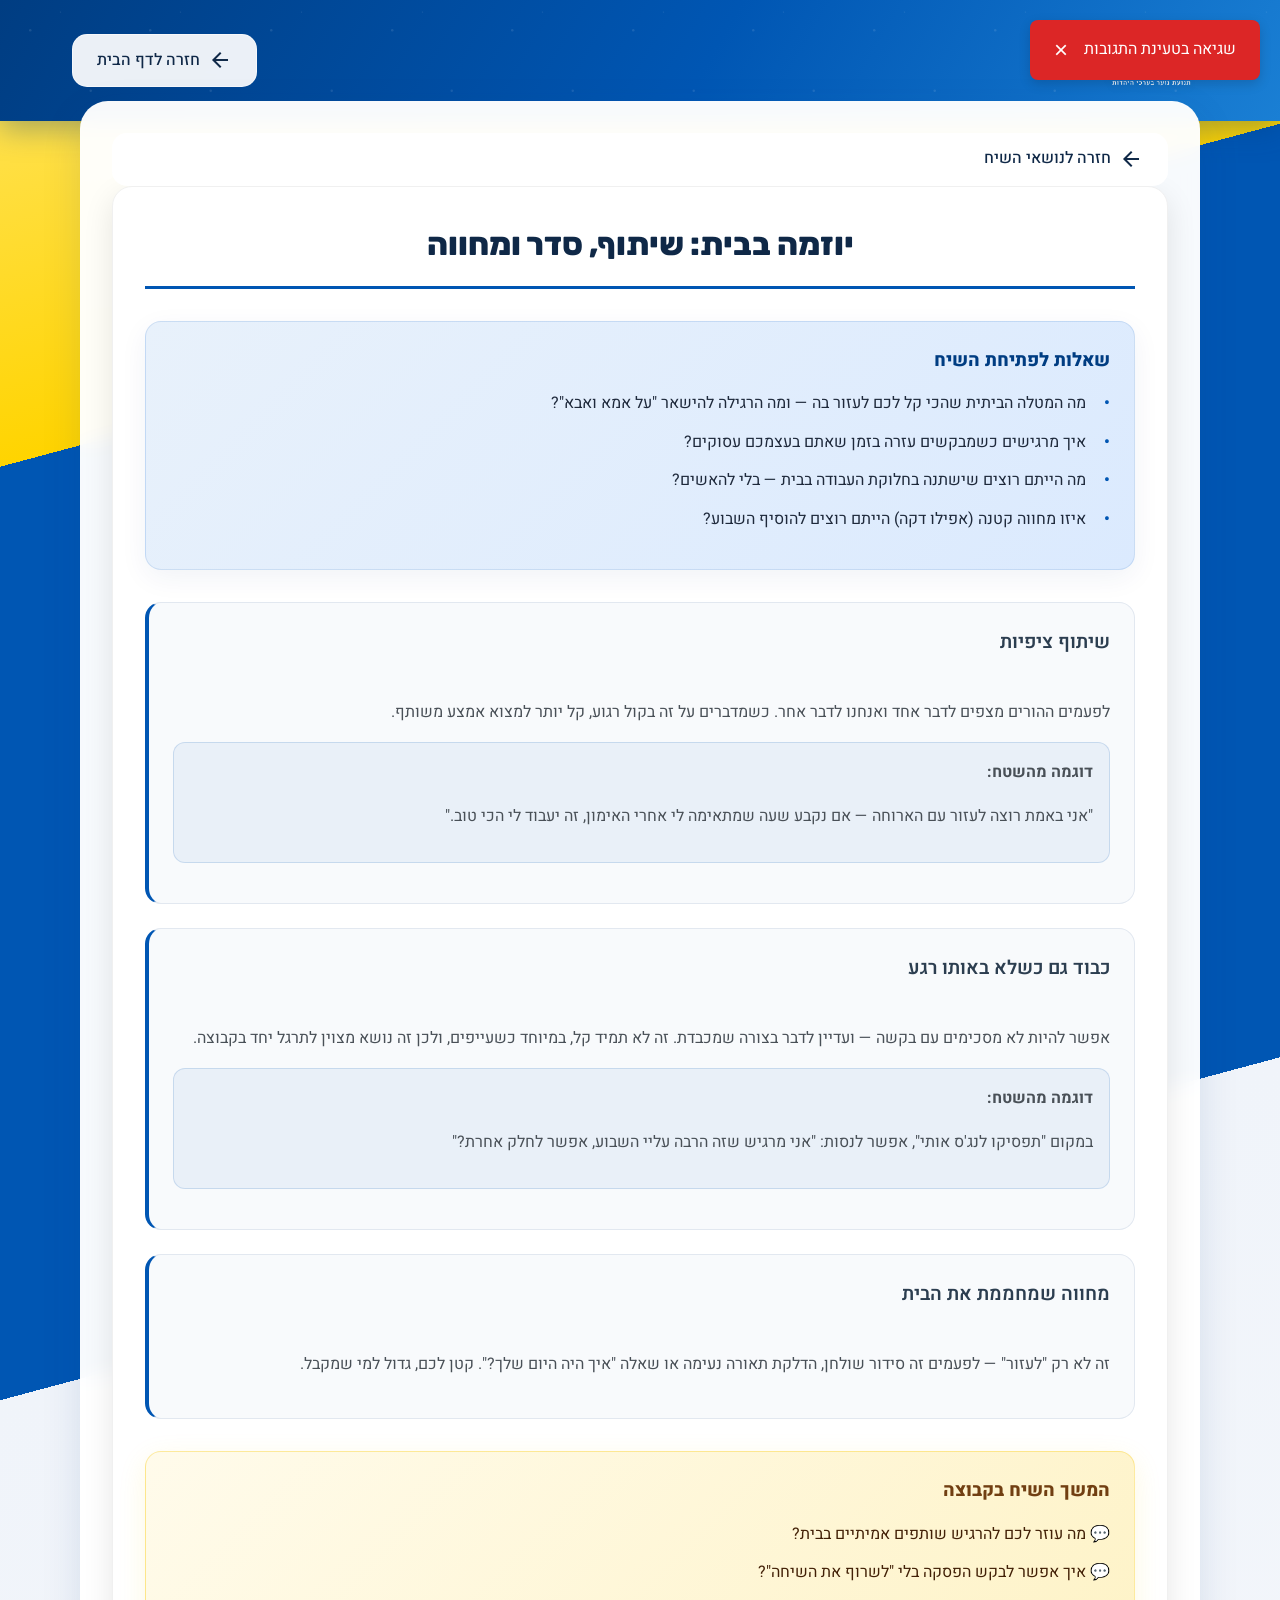
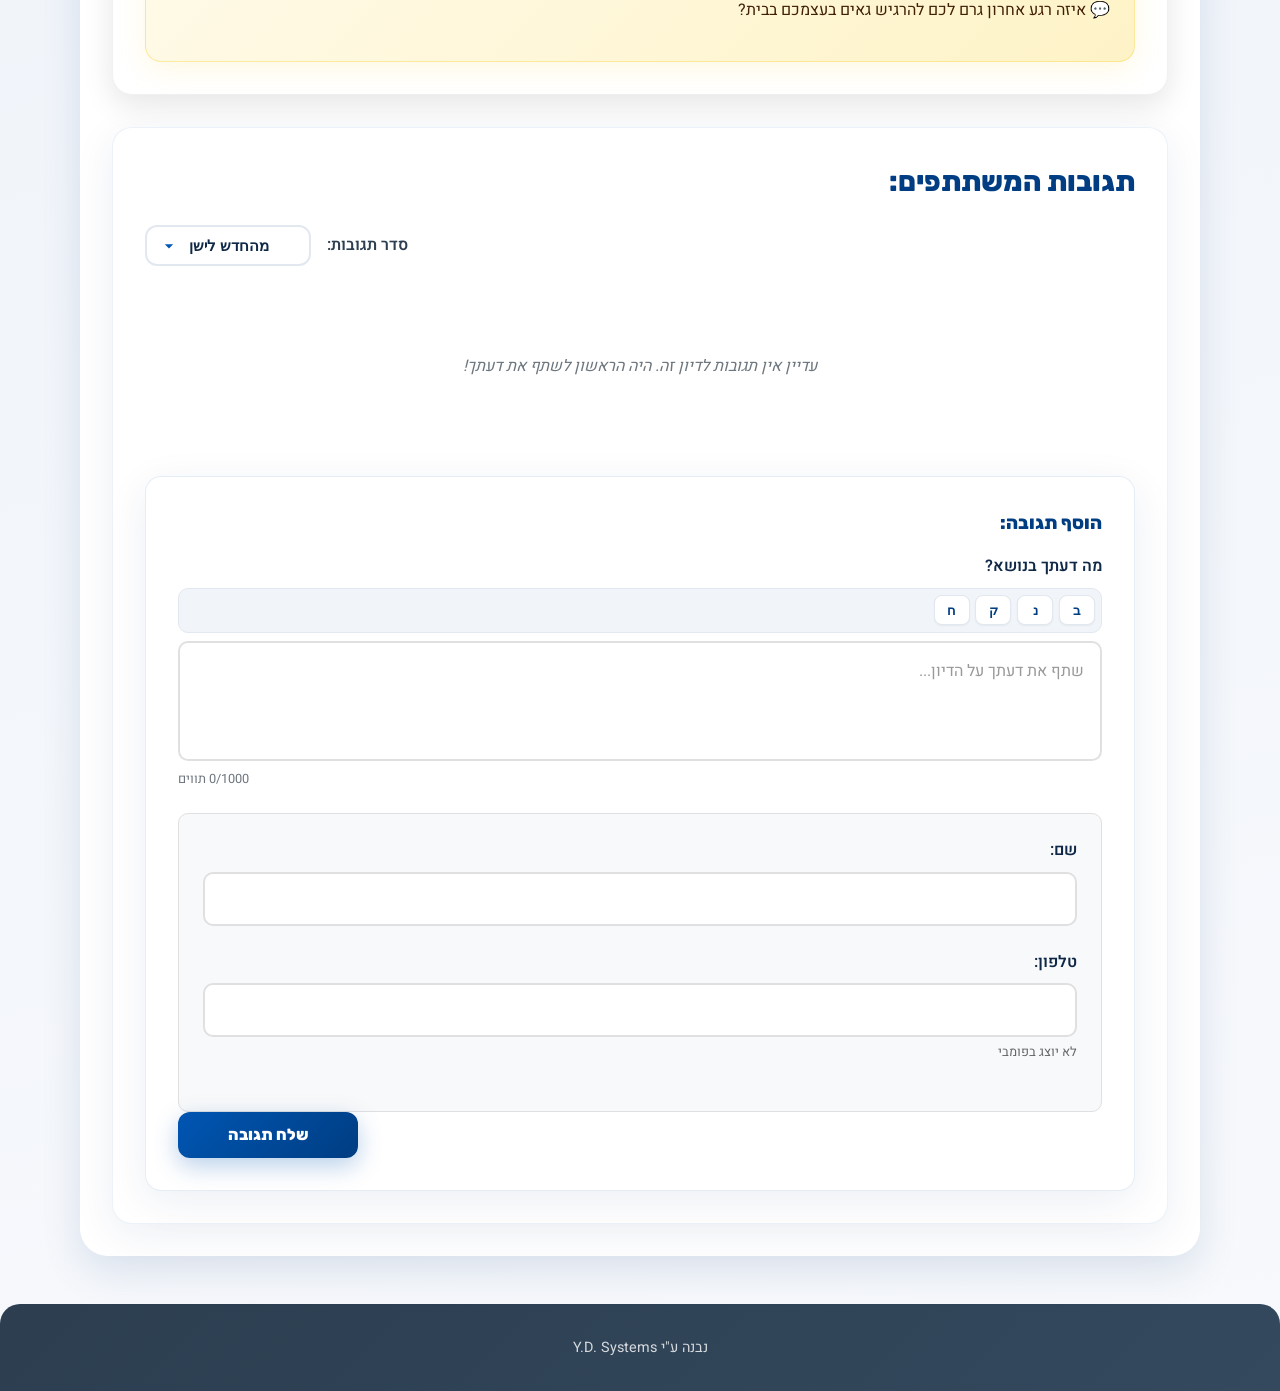
==== discussion-biush.html @ cf3668fc "first" ====
<!DOCTYPE html>
<html dir="rtl" lang="he">
<head>
    <meta charset="UTF-8">
    <meta name="viewport" content="width=device-width, initial-scale=1.0">
    <title>יוזמה בבית — אור ישראלי</title>
    <link href="https://fonts.googleapis.com/icon?family=Material+Icons" rel="stylesheet">
    <link rel="preconnect" href="https://fonts.googleapis.com">
    <link rel="preconnect" href="https://fonts.gstatic.com" crossorigin>
    <link href="https://fonts.googleapis.com/css2?family=Heebo:wght@300;400;500;600;700;800;900&family=Rubik:wght@500;600;700&display=swap" rel="stylesheet">
    <link rel="stylesheet" href="css/tokens.css">
    <link rel="stylesheet" href="css/discussion.css">
    <link rel="stylesheet" href="css/program-skin.css">
    <link rel="stylesheet" href="css/dark-mode.css">
    <script src="js/config.js"></script>
    <script src="js/site-config.js"></script>
    <script src="js/common.js"></script>
    <script src="js/discussion.js"></script>
    <script>
        window.DISCUSSION_ID = typeof SITE !== 'undefined' && SITE.discussions
            ? SITE.discussions.helpingHome
            : 'kibud-ozer-bayit';
    </script>
</head>
<body>
    <div id="loading" class="loading hidden">
        <div class="spinner"></div>
        <p>טוען...</p>
    </div>

    <header class="modern-header">
        <div class="header-content">
            <div class="logo-container">
                <div class="main-logo">
                    <img src="assets/logos/or-israeli-logo.png" alt="אור ישראלי">
                </div>
            </div>
            <a href="index.html" class="back-button">
                <span class="material-icons">arrow_back</span>
                חזרה לדף הבית
            </a>
        </div>
    </header>

    <main class="modern-main">
        <div class="back-button-container">
            <a href="discussion-topics.html" class="back-button">
                <span class="material-icons">arrow_back</span>
                חזרה לנושאי השיח
            </a>
        </div>

        <section class="discussion-area">
            <h2 class="discussion-title">יוזמה בבית: שיתוף, סדר ומחווה</h2>

            <div class="discussion-question">
                <h3>שאלות לפתיחת השיח</h3>
                <ul>
                    <li>מה המטלה הביתית שהכי קל לכם לעזור בה — ומה הרגילה להישאר "על אמא ואבא"?</li>
                    <li>איך מרגישים כשמבקשים עזרה בזמן שאתם בעצמכם עסוקים?</li>
                    <li>מה הייתם רוצים שישתנה בחלוקת העבודה בבית — בלי להאשים?</li>
                    <li>איזו מחווה קטנה (אפילו דקה) הייתם רוצים להוסיף השבוע?</li>
                </ul>
            </div>

            <div class="source-block">
                <strong>שיתוף ציפיות</strong><br>
                <span>לפעמים ההורים מצפים לדבר אחד ואנחנו לדבר אחר. כשמדברים על זה בקול רגוע, קל יותר למצוא אמצע משותף.</span>
                <div class="example-block">
                    <span class="example-label">דוגמה מהשטח:</span>
                    <span>"אני באמת רוצה לעזור עם הארוחה — אם נקבע שעה שמתאימה לי אחרי האימון, זה יעבוד לי הכי טוב."</span>
                </div>
            </div>

            <div class="source-block">
                <strong>כבוד גם כשלא באותו רגע</strong><br>
                <span>אפשר להיות לא מסכימים עם בקשה — ועדיין לדבר בצורה שמכבדת. זה לא תמיד קל, במיוחד כשעייפים, ולכן זה נושא מצוין לתרגל יחד בקבוצה.</span>
                <div class="example-block">
                    <span class="example-label">דוגמה מהשטח:</span>
                    <span>במקום "תפסיקו לנג'ס אותי", אפשר לנסות: "אני מרגיש שזה הרבה עליי השבוע, אפשר לחלק אחרת?"</span>
                </div>
            </div>

            <div class="source-block">
                <strong>מחווה שמחממת את הבית</strong><br>
                <span>זה לא רק "לעזור" — לפעמים זה סידור שולחן, הדלקת תאורה נעימה או שאלה "איך היה היום שלך?". קטן לכם, גדול למי שמקבל.</span>
            </div>

            <div class="discussion-intro">
                <h3>המשך השיח בקבוצה</h3>
                <ul>
                    <li>מה עוזר לכם להרגיש שותפים אמיתיים בבית?</li>
                    <li>איך אפשר לבקש הפסקה בלי "לשרוף את השיחה"?</li>
                    <li>איזה רגע אחרון גרם לכם להרגיש גאים בעצמכם בבית?</li>
                </ul>
            </div>
        </section>

        <div class="comments-section">
            <h4 class="comments-title">תגובות המשתתפים:</h4>
            <div class="comments-sort-bar" id="commentsSortBar">
                <label for="sortCommentsSelect" class="sort-label">סדר תגובות:</label>
                <select id="sortCommentsSelect" class="sort-select">
                    <option value="newest" selected>מהחדש לישן</option>
                    <option value="oldest">מהישן לחדש</option>
                    <option value="mostLiked">הכי הרבה לייקים</option>
                </select>
            </div>
            <div class="comments-container" id="commentsContainer">
            </div>

            <div class="reply-form hidden" id="replyForm">
                <h4 class="reply-title">השבת על תגובה:</h4>
                <form id="replyCommentForm">
                    <div class="form-group">
                        <label for="replyName">שם:</label>
                        <input type="text" id="replyName" name="replyName" required>
                    </div>
                    <div class="form-group">
                        <label for="replyPhone">טלפון:</label>
                        <input type="tel" id="replyPhone" name="replyPhone" required>
                        <small class="form-hint">לא יוצג בפומבי</small>
                    </div>
                    <div class="form-group">
                        <label for="replyText">תגובה:</label>
                        <div class="text-editor-container">
                            <div class="formatting-toolbar">
                                <button type="button" onclick="formatReplyText('bold')" title="מודגש">ב</button>
                                <button type="button" onclick="formatReplyText('italic')" title="נטוי">נ</button>
                                <button type="button" onclick="formatReplyText('underline')" title="קו תחתון">ק</button>
                                <button type="button" onclick="formatReplyText('strikethrough')" title="קו חוצה">ח</button>
                            </div>
                            <div id="replyText" class="text-editor" contenteditable="true" data-placeholder="כתוב את תגובתך..."></div>
                        </div>
                    </div>
                    <div class="reply-actions">
                        <button type="button" class="cancel-btn" onclick="cancelReply()">ביטול</button>
                        <button type="submit" class="reply-btn" id="submitReplyBtn">
                            שלח תגובה
                            <span class="loading-spinner hidden"></span>
                        </button>
                    </div>
                </form>
            </div>

            <div class="comment-form">
                <h4>הוסף תגובה:</h4>
                <form id="commentForm">
                    <div class="form-group">
                        <label for="commentText">מה דעתך בנושא?</label>
                        <div class="text-editor-container">
                            <div class="formatting-toolbar">
                                <button type="button" onclick="formatNewText('bold')" title="מודגש">ב</button>
                                <button type="button" onclick="formatNewText('italic')" title="נטוי">נ</button>
                                <button type="button" onclick="formatNewText('underline')" title="קו תחתון">ק</button>
                                <button type="button" onclick="formatNewText('strikethrough')" title="קו חוצה">ח</button>
                            </div>
                            <div id="commentText" class="text-editor" contenteditable="true" data-placeholder="שתף את דעתך על הדיון..."></div>
                        </div>
                    </div>

                    <div class="user-details-fields" id="userDetailsFields">
                        <div class="form-group">
                            <label for="commenterName">שם:</label>
                            <input type="text" id="commenterName" name="commenterName" required>
                        </div>
                        <div class="form-group">
                            <label for="commenterPhone">טלפון:</label>
                            <input type="tel" id="commenterPhone" name="commenterPhone" required>
                            <small class="form-hint">לא יוצג בפומבי</small>
                        </div>
                    </div>

                    <button type="submit" class="submit-btn" id="submitCommentBtn">
                        שלח תגובה
                        <span class="loading-spinner hidden"></span>
                    </button>
                </form>
            </div>
        </div>
    </main>

    <footer class="modern-footer">
        <p class="footer-credit" onclick="showContactInfo()">נבנה ע"י Y.D. Systems</p>
    </footer>
</body>
</html>
---- css/tokens.css ----
/**
 * משתני עיצוב גלובליים — מחזור חדש מחליף ערכים כאן (או קובץ ערכת צבע נפרד).
 */
:root {
    --site-blue: #0056b3;
    --site-blue-dark: #003d82;
    --site-blue-soft: #e8f1fb;
    --site-yellow: #ffe566;
    --site-yellow-strong: #ffd400;
    --site-red: #e32222;
    --site-white: #ffffff;
    --site-ink: #0f2847;
    --site-muted: #5a6f85;
    --site-card: #ffffff;
    --site-radius-lg: 1.25rem;
    --site-radius-xl: 1.75rem;
    --site-shadow: 0 14px 40px rgba(0, 56, 120, 0.12);
    --site-shadow-hover: 0 20px 48px rgba(0, 56, 120, 0.18);
    --site-font-display: 'Rubik', 'Heebo', system-ui, sans-serif;
    --site-font-body: 'Heebo', system-ui, sans-serif;
    --site-max: 1120px;
}
---- css/discussion.css ----
/* Modern Discussion Page Design */

/* Reset and Base Styles */
* {
    margin: 0;
    padding: 0;
    box-sizing: border-box;
}

body {
    font-family: 'Heebo', -apple-system, BlinkMacSystemFont, 'Segoe UI', Roboto, sans-serif;
    line-height: 1.6;
    color: #2c3e50;
    background: linear-gradient(135deg, #667eea 0%, #764ba2 100%);
    min-height: 100vh;
    direction: rtl;
}

/* Modern Header */
.modern-header {
    background: linear-gradient(135deg, #4A90E2 0%, #357ABD 100%);
    color: white;
    padding: 1.5rem 0;
    box-shadow: 0 4px 20px rgba(74, 144, 226, 0.3);
    position: relative;
    overflow: hidden;
}

.modern-header::before {
    content: '';
    position: absolute;
    top: 0;
    left: 0;
    right: 0;
    bottom: 0;
    background: url('data:image/svg+xml,<svg xmlns="http://www.w3.org/2000/svg" viewBox="0 0 100 100"><defs><pattern id="grain" width="100" height="100" patternUnits="userSpaceOnUse"><circle cx="25" cy="25" r="1" fill="white" opacity="0.1"/><circle cx="75" cy="75" r="1" fill="white" opacity="0.1"/><circle cx="50" cy="10" r="0.5" fill="white" opacity="0.1"/></pattern></defs><rect width="100" height="100" fill="url(%23grain)"/></svg>');
    pointer-events: none;
}

.header-content {
    max-width: 1200px;
    margin: 0 auto;
    padding: 0 2rem;
    position: relative;
    z-index: 1;
    display: flex;
    justify-content: space-between;
    align-items: center;
    flex-wrap: wrap;
    gap: 1rem;
}

.logo-container {
    display: flex;
    flex-wrap: nowrap;
    align-items: center;
    gap: 1.5rem;
    /* flex-wrap: wrap; */
}

.main-logo img {
    height: 60px;
    width: auto;
    filter: drop-shadow(0 2px 4px rgba(0,0,0,0.1));
}

.logo-text h2 {
    font-size: 1.8rem;
    font-weight: 700;
    margin-bottom: 0.25rem;
    text-shadow: 0 2px 4px rgba(0,0,0,0.1);
}

.logo-text p {
    font-size: 0.9rem;
    opacity: 0.9;
    margin: 0.1rem 0;
}

.back-button {
    background: rgba(255,255,255,0.2);
    color: rgb(0, 0, 0);
    text-decoration: none;
    padding: 0.8rem 1.5rem;
    border-radius: 15px;
    display: flex;
    align-items: center;
    gap: 0.5rem;
    backdrop-filter: blur(10px);
    border: 1px solid rgba(255,255,255,0.3);
    transition: all 0.3s ease;
    font-weight: 500;
}

.back-button:hover {
    background: rgba(255,255,255,0.3);
    transform: translateY(-2px);
}

/* Modern Main */
.modern-main {
    max-width: 1200px;
    margin: 0 auto;
    padding: 2rem;
    background: rgba(255, 255, 255, 0.95);
    backdrop-filter: blur(10px);
    border-radius: 20px;
    margin-top: -20px;
    position: relative;
    z-index: 2;
    box-shadow: 0 20px 40px rgba(0,0,0,0.1);
}

/* Discussion Area Styles */
.discussion-area {
    background: white;
    border-radius: 20px;
    padding: 2rem;
    margin-bottom: 2rem;
    box-shadow: 0 10px 30px rgba(0,0,0,0.1);
    border: 1px solid #f0f0f0;
}

.discussion-title {
    font-size: clamp(1.45rem, 4vw, 2rem);
    font-weight: 800;
    font-family: var(--site-font-display, 'Rubik', 'Heebo', sans-serif);
    color: #0f2847;
    margin-bottom: 2rem;
    text-align: center;
    border-bottom: 3px solid var(--site-blue, #0056b3);
    padding-bottom: 1rem;
}

.discussion-question {
    background: linear-gradient(135deg, #e8f1fb 0%, #dbeafe 100%);
    color: #0f2847;
    padding: 1.5rem;
    border-radius: 16px;
    margin-bottom: 2rem;
    border: 1px solid rgba(0, 86, 179, 0.12);
    box-shadow: 0 8px 28px rgba(0, 56, 120, 0.06);
}

.discussion-question h3 {
    font-size: 1.15rem;
    font-weight: 800;
    margin-bottom: 1rem;
    color: var(--site-blue-dark, #003d82);
}

.discussion-question ul {
    list-style: none;
    padding: 0;
    margin: 0;
}

.discussion-question li {
    margin-bottom: 0.8rem;
    padding-right: 1.5rem;
    position: relative;
    line-height: 1.6;
    color: #1e293b;
}

.discussion-question li:before {
    content: "•";
    color: var(--site-blue, #0056b3);
    font-weight: bold;
    position: absolute;
    right: 0;
    top: 0;
}

.example {
    background: rgba(255,255,255,0.2);
    padding: 0.2rem 0.5rem;
    border-radius: 8px;
    font-weight: 600;
}

/* Source Blocks */
.source-block {
    background: #f8fafc;
    border: 1px solid #e2e8f0;
    border-radius: 16px;
    padding: 1.5rem;
    margin-bottom: 1.5rem;
    border-inline-end: 4px solid var(--site-blue, #0056b3);
}

.source-block strong {
    color: #2c3e50;
    font-size: 1.2rem;
    font-weight: 600;
    display: block;
    margin-bottom: 1rem;
}

.source-block span {
    color: #495057;
    line-height: 1.7;
    display: block;
    margin-bottom: 1rem;
}

.example-block {
    background: rgba(0, 86, 179, 0.06);
    border: 1px solid rgba(0, 86, 179, 0.15);
    border-radius: 12px;
    padding: 1rem;
    margin: 1rem 0;
}

.example-label {
    color: var(--site-blue-dark, #003d82);
    font-weight: 700;
    display: block;
    margin-bottom: 0.5rem;
}

.source-ref {
    background: #e9ecef;
    border-radius: 8px;
    padding: 0.8rem;
    margin-top: 1rem;
    font-size: 0.9rem;
    color: #495057;
}

.source-ref b {
    color: #2c3e50;
}

/* Discussion Intro */
.discussion-intro {
    background: linear-gradient(135deg, #fffbeb 0%, #fef3c7 100%);
    color: #422006;
    padding: 1.5rem;
    border-radius: 16px;
    margin-top: 2rem;
    border: 1px solid rgba(250, 204, 21, 0.35);
    box-shadow: 0 8px 28px rgba(250, 204, 21, 0.12);
}

.discussion-intro h3 {
    font-size: 1.15rem;
    font-weight: 800;
    margin-bottom: 1rem;
    color: #713f12;
}

.discussion-intro ul {
    list-style: none;
    padding: 0;
    margin: 0;
}

.discussion-intro li {
    margin-bottom: 0.8rem;
    padding-right: 1.5rem;
    position: relative;
    line-height: 1.6;
    color: #422006;
}

.discussion-intro li:before {
    content: "💬";
    position: absolute;
    right: 0;
    top: 0;
}

/* Comments Section */
.comments-section {
    background: #fff;
    border-radius: 20px;
    padding: clamp(1.25rem, 3vw, 2rem);
    box-shadow: 0 10px 40px rgba(0, 56, 120, 0.08);
    border: 1px solid rgba(0, 86, 179, 0.08);
}

.comments-title {
    font-size: clamp(1.35rem, 3.5vw, 1.75rem);
    font-weight: 800;
    font-family: var(--site-font-display, 'Rubik', 'Heebo', sans-serif);
    color: var(--site-blue-dark, #003d82);
    margin-bottom: 1.25rem;
    text-align: right;
}

.comments-sort-bar {
    display: flex;
    align-items: center;
    gap: 1rem;
    margin-bottom: 1.5rem;
    justify-content: flex-end;
    flex-wrap: wrap;
}

.comments-container {
    display: flex;
    flex-direction: column;
    gap: 0.15rem;
}

.sort-label {
    font-weight: 600;
    color: #2c3e50;
}

.sort-select {
    background: #fff;
    color: var(--site-ink, #0f2847);
    border: 2px solid #e2e8f0;
    padding: 0.65rem 2.5rem 0.65rem 1rem;
    border-radius: 12px;
    font-size: 0.95rem;
    font-weight: 600;
    cursor: pointer;
    transition: border-color 0.2s ease, box-shadow 0.2s ease;
    position: relative;
    z-index: 10;
    -webkit-appearance: none;
    -moz-appearance: none;
    appearance: none;
    background-image: url("data:image/svg+xml;charset=UTF-8,%3csvg xmlns='http://www.w3.org/2000/svg' viewBox='0 0 24 24' fill='%230056b3'%3e%3cpath d='M7 10l5 5 5-5z'/%3e%3c/svg%3e");
    background-repeat: no-repeat;
    background-position: left 0.75rem center;
    background-size: 1.25rem;
}

.sort-select:hover {
    border-color: var(--site-blue, #0056b3);
    box-shadow: 0 4px 14px rgba(0, 56, 120, 0.1);
}

.sort-select option {
    background: white;
    color: #2c3e50;
    padding: 0.5rem;
    font-size: 1rem;
}

.sort-select:focus {
    outline: none;
    border-color: var(--site-blue, #0056b3);
    box-shadow: 0 0 0 3px rgba(0, 86, 179, 0.15);
}

.reply-indicator {
    font-size: 0.88rem;
    font-weight: 600;
    color: var(--site-blue, #0056b3);
    margin-bottom: 0.5rem;
}

/* Comment Items */
.comment-item {
    background: #fff;
    color: var(--site-ink, #0f2847);
    padding: 1.15rem 1.25rem;
    border-radius: 14px;
    margin-bottom: 0.85rem;
    border: 1px solid #e2e8f0;
    box-shadow: 0 4px 18px rgba(15, 40, 71, 0.04);
    transition: box-shadow 0.2s ease, border-color 0.2s ease;
}

.comment-item:hover {
    border-color: rgba(0, 86, 179, 0.2);
    box-shadow: 0 8px 28px rgba(0, 56, 120, 0.08);
}

.comment-item--nested,
.reply-item.comment-item--nested {
    margin-inline-start: 0.5rem;
    border-inline-start: 3px solid var(--site-blue, #0056b3);
    background: linear-gradient(180deg, #f8fafc 0%, #fff 100%);
}

.comment-header {
    display: flex;
    justify-content: space-between;
    align-items: flex-start;
    margin-bottom: 0.65rem;
    flex-wrap: wrap;
    gap: 0.35rem;
}

.commenter-name {
    font-weight: 800;
    font-family: var(--site-font-display, 'Rubik', 'Heebo', sans-serif);
    font-size: 1.05rem;
    color: var(--site-blue-dark, #003d82);
}

.comment-date {
    font-size: 0.82rem;
    color: #64748b;
    font-variant-numeric: tabular-nums;
}

.comment-text {
    line-height: 1.65;
    margin-bottom: 0.75rem;
    color: #334155;
    font-size: 0.98rem;
}

.comment-actions {
    display: flex;
    gap: 0.5rem;
    margin-top: 0.75rem;
    flex-wrap: wrap;
    align-items: center;
}

.comment-actions .action-btn {
    background: #f1f5f9;
    border: 1px solid #e2e8f0;
    color: #475569;
    cursor: pointer;
    padding: 0.45rem 0.85rem;
    border-radius: 999px;
    display: inline-flex;
    align-items: center;
    gap: 0.35rem;
    font-size: 0.88rem;
    font-weight: 600;
    transition: background 0.2s ease, color 0.2s ease, border-color 0.2s ease;
}

.comment-actions .action-btn .material-icons {
    font-size: 1.05rem;
}

.comment-actions .action-btn:hover {
    background: #e2e8f0;
    color: var(--site-blue-dark, #003d82);
    border-color: #cbd5e1;
}

.comment-actions .action-btn.liked {
    color: #15803d;
    background: #ecfdf5;
    border-color: #bbf7d0;
}

.comment-actions .thread-reply-btn {
    background: linear-gradient(135deg, var(--site-blue, #0056b3) 0%, var(--site-blue-dark, #003d82) 100%);
    color: #fff !important;
    border: none;
    box-shadow: 0 4px 14px rgba(0, 86, 179, 0.25);
}

.comment-actions .thread-reply-btn:hover {
    filter: brightness(1.05);
    color: #fff !important;
}

/* Reply Form */
.reply-form {
    background: #fff;
    color: #0f2847;
    padding: clamp(1.25rem, 3vw, 2rem);
    border-radius: 16px;
    margin: 2rem 0;
    box-shadow: 0 10px 40px rgba(0, 56, 120, 0.08);
    border: 1px solid rgba(0, 86, 179, 0.1);
}

.reply-title {
    font-size: 1.3rem;
    font-weight: 600;
    margin-bottom: 1.5rem;
    color: #2c3e50;
}

.reply-actions {
    display: flex;
    gap: 1rem;
    margin-top: 1.5rem;
    justify-content: flex-end;
}

.cancel-btn {
    background: #f8f9fa;
    color: #6c757d;
    border: 2px solid #e0e0e0;
    padding: 0.8rem 1.5rem;
    border-radius: 10px;
    cursor: pointer;
    transition: all 0.3s ease;
    font-weight: 500;
}

.cancel-btn:hover {
    background: #e9ecef;
    border-color: #adb5bd;
}

#replyForm .reply-btn {
    background: linear-gradient(135deg, var(--site-blue, #0056b3) 0%, var(--site-blue-dark, #003d82) 100%);
    color: white;
    border: none;
    padding: 0.75rem 1.35rem;
    border-radius: 12px;
    cursor: pointer;
    transition: transform 0.2s ease, box-shadow 0.2s ease;
    position: relative;
    font-weight: 700;
    box-shadow: 0 6px 20px rgba(0, 86, 179, 0.3);
}

#replyForm .reply-btn:hover {
    transform: translateY(-1px);
    box-shadow: 0 10px 28px rgba(0, 86, 179, 0.35);
}

/* Comment Form */
.comment-form {
    background: #fff;
    color: #0f2847;
    padding: clamp(1.25rem, 3vw, 2rem);
    border-radius: 16px;
    margin-top: 2rem;
    box-shadow: 0 10px 40px rgba(0, 56, 120, 0.08);
    border: 1px solid rgba(0, 86, 179, 0.1);
}

.comment-form h4 {
    font-size: 1.15rem;
    font-weight: 800;
    font-family: var(--site-font-display, 'Rubik', 'Heebo', sans-serif);
    margin-bottom: 1rem;
    color: var(--site-blue-dark, #003d82);
}

/* Form Groups */
.form-group {
    margin-bottom: 1.5rem;
}

.form-group label {
    display: block;
    margin-bottom: 0.5rem;
    font-weight: 600;
    color: inherit;
}

.form-group input {
    width: 100%;
    padding: 1rem;
    border: 2px solid #e0e0e0;
    border-radius: 10px;
    font-size: 1rem;
    background: white;
    color: #2c3e50;
    transition: all 0.3s ease;
}

.form-group input:focus {
    outline: none;
    border-color: var(--site-blue, #0056b3);
    box-shadow: 0 0 0 3px rgba(0, 86, 179, 0.1);
}

.form-group input::placeholder {
    color: #999;
}

.form-hint {
    font-size: 0.8rem;
    color: #666;
    margin-top: 0.3rem;
    display: block;
}

/* Text Editor */
.text-editor-container {
    position: relative;
}

.formatting-toolbar {
    display: flex;
    gap: 0.35rem;
    margin-bottom: 0.5rem;
    flex-wrap: wrap;
    padding: 0.4rem;
    background: #f1f5f9;
    border-radius: 10px;
    border: 1px solid #e2e8f0;
}

.formatting-toolbar button {
    background: #fff;
    color: var(--site-blue-dark, #003d82);
    border: 1px solid #e2e8f0;
    padding: 0.4rem 0.65rem;
    border-radius: 8px;
    cursor: pointer;
    font-weight: 700;
    transition: background 0.2s ease, border-color 0.2s ease;
    min-width: 2.25rem;
    font-size: 0.82rem;
    box-shadow: 0 1px 2px rgba(15, 40, 71, 0.06);
}

.formatting-toolbar button:hover {
    background: #e8f1fb;
    border-color: #cbd5e1;
}

.formatting-toolbar button:active {
    background: #dbeafe;
}

.text-editor {
    min-height: 120px;
    padding: 1rem;
    border: 2px solid #e0e0e0;
    border-radius: 10px;
    background: white;
    color: #2c3e50;
    outline: none;
    overflow-y: auto;
    transition: all 0.3s ease;
    font-family: inherit;
    font-size: 1rem;
    line-height: 1.6;
}

.text-editor:focus {
    border-color: var(--site-blue, #0056b3);
    box-shadow: 0 0 0 3px rgba(0, 86, 179, 0.1);
}

.text-editor[data-placeholder]:empty::before {
    content: attr(data-placeholder);
    color: #999;
    pointer-events: none;
}

/* Submit — טופס תגובה ראשי */
.comment-form .submit-btn {
    background: linear-gradient(135deg, var(--site-blue, #0056b3) 0%, var(--site-blue-dark, #003d82) 100%);
    color: white;
    border: none;
    padding: 0.85rem 1.75rem;
    border-radius: 12px;
    font-size: 1rem;
    font-weight: 800;
    font-family: var(--site-font-display, 'Rubik', 'Heebo', sans-serif);
    cursor: pointer;
    transition: transform 0.2s ease, box-shadow 0.2s ease;
    position: relative;
    display: block;
    margin-inline-start: auto;
    min-width: 180px;
    box-shadow: 0 8px 24px rgba(0, 86, 179, 0.28);
}

.comment-form .submit-btn:hover {
    transform: translateY(-2px);
    box-shadow: 0 12px 32px rgba(0, 86, 179, 0.32);
}

.comment-form .submit-btn.loading {
    pointer-events: none;
}

/* Loading Spinner */
.loading-spinner {
    width: 20px;
    height: 20px;
    border: 2px solid rgba(255,255,255,0.3);
    border-top: 2px solid white;
    border-radius: 50%;
    animation: spin 1s linear infinite;
    display: inline-block;
    margin-right: 0.5rem;
}

.loading-spinner.hidden {
    display: none;
}

@keyframes spin {
    0% { transform: rotate(0deg); }
    100% { transform: rotate(360deg); }
}

/* User Details Fields */
.user-details-fields {
    background: #f8f9fa;
    padding: 1.5rem;
    border-radius: 10px;
    margin-top: 1rem;
    border: 1px solid #e0e0e0;
    display: block !important; /* וודא שהשדות תמיד גלויים */
}

.user-details-fields.hidden {
    display: none;
}

/* Replies Container */
.replies-container {
    margin-top: 0.75rem;
    margin-inline-start: 0.35rem;
    padding-inline-start: 1rem;
    border-inline-start: 2px solid #e2e8f0;
}

/* Loading States */
.comments-loading {
    text-align: center;
    padding: 3rem;
    color: #2c3e50;
}

.loading-spinner {
    width: 50px;
    height: 50px;
    border: 4px solid rgba(74, 144, 226, 0.3);
    border-top: 4px solid #4A90E2;
    border-radius: 50%;
    animation: spin 1s linear infinite;
    margin: 0 auto 1rem;
}

/* Modern Footer */
.modern-footer {
    background: linear-gradient(135deg, #2c3e50 0%, #34495e 100%);
    color: white;
    text-align: center;
    padding: 2rem;
    border-radius: 20px 20px 0 0;
    margin-top: 3rem;
}

.footer-credit {
    font-size: 0.9rem;
    opacity: 0.8;
    cursor: pointer;
    transition: opacity 0.3s ease;
}

.footer-credit:hover {
    opacity: 1;
}

/* Loading */
.loading {
    position: fixed;
    top: 0;
    left: 0;
    right: 0;
    bottom: 0;
    background: linear-gradient(135deg, #667eea 0%, #764ba2 100%);
    display: flex;
    flex-direction: column;
    align-items: center;
    justify-content: center;
    color: white;
    z-index: 9999;
}

.loading.hidden {
    display: none;
}

.spinner {
    width: 50px;
    height: 50px;
    border: 4px solid rgba(255,255,255,0.3);
    border-top: 4px solid white;
    border-radius: 50%;
    animation: spin 1s linear infinite;
    margin-bottom: 1rem;
}



/* Responsive Design */
@media (max-width: 768px) {
    .modern-main {
        padding: 0.5rem;
        margin: 0;
    }
    
    /* צמצום שוליים בניידים */
    .discussion-area {
        padding: 1rem;
        margin: 0.5rem 0;
        border-radius: 15px;
    }
    
    .source-block {
        padding: 1rem;
        margin-bottom: 1rem;
    }
    
    .example-block {
        padding: 0.8rem;
        margin: 0.8rem 0;
    }
    
    .discussion-question,
    .discussion-intro {
        padding: 1rem;
        margin-bottom: 1rem;
    }
    
    .back-button-container {
        padding: 0 0.5rem;
    }
    
    .back-button {
        padding: 0.5rem 1rem;
        font-size: 0.9rem;
    }
    
    .header-content {
        flex-direction: column;
        text-align: center;
    }
    
    .discussion-title {
        font-size: 2rem;
    }
    
    .discussion-question,
    .source-block,
    .comments-section,
    .reply-form,
    .comment-form {
        padding: 1.5rem;
    }
    
    .comment-actions {
        gap: 0.5rem;
        margin-top: 0.75rem;
        flex-wrap: wrap;
    }
    
    .action-btn {
        padding: 0.4rem 0.6rem;
        font-size: 0.85rem;
        min-width: auto;
    }
    
    .reply-actions {
        flex-direction: column;
    }
    
    .formatting-toolbar {
        gap: 0.3rem;
    }
    
    .formatting-toolbar button {
        padding: 0.4rem 0.8rem;
        min-width: 35px;
        font-size: 0.8rem;
    }
    
    .text-editor {
        min-height: 100px;
        padding: 0.8rem;
    }

    .discussion-area {
        padding: 1.5rem;
        margin-bottom: 1.5rem;
    }
    
    .discussion-title {
        font-size: 1.5rem;
        margin-bottom: 1.5rem;
    }
    
    .source-block {
        padding: 1rem;
        margin-bottom: 1rem;
    }
    
    .source-block strong {
        font-size: 1.1rem;
    }
    
    .discussion-question,
    .discussion-intro {
        padding: 1rem;
    }
}

@media (max-width: 480px) {
    .modern-main {
        padding: 0.25rem;
        margin: 0;
    }
    
    /* צמצום נוסף של שוליים במסכים קטנים מאוד */
    .discussion-area {
        padding: 0.8rem;
        margin: 0.25rem 0;
    }
    
    .source-block {
        padding: 0.8rem;
        margin-bottom: 0.8rem;
    }
    
    .example-block {
        padding: 0.6rem;
        margin: 0.6rem 0;
    }
    
    .discussion-question,
    .discussion-intro {
        padding: 0.8rem;
        margin-bottom: 0.8rem;
    }
    
    .back-button-container {
        padding: 0 0.25rem;
    }
    
    .back-button {
        padding: 0.4rem 0.8rem;
        font-size: 0.85rem;
    }
    
    .discussion-title {
        font-size: 1.8rem;
    }
    
    .discussion-question,
    .source-block,
    .comments-section,
    .reply-form,
    .comment-form {
        padding: 1rem;
    }
    
    .form-group input {
        padding: 0.8rem;
        font-size: 0.9rem;
    }
    
    .text-editor {
        min-height: 80px;
        padding: 0.8rem;
        font-size: 0.9rem;
    }
    
    .comment-header {
        flex-direction: column;
        align-items: flex-start;
    }
    
    .comments-sort-bar {
        flex-direction: column;
        align-items: center;
        gap: 0.5rem;
    }
    
    .sort-select {
        width: 100%;
        max-width: 200px;
    }
    
    .comment-form .submit-btn {
        width: 100%;
        margin: 0;
    }
    
    .reply-actions {
        gap: 0.5rem;
    }
    
    .cancel-btn,
    #replyForm .reply-btn {
        width: 100%;
        text-align: center;
    }

    .discussion-area {
        padding: 1rem;
    }
    
    .discussion-title {
        font-size: 1.3rem;
    }
    
    .source-block {
        padding: 0.8rem;
    }
    
    .example-block {
        padding: 0.8rem;
    }
}

/* Hidden class */
.hidden {
    display: none !important;
}
---- css/program-skin.css ----
/**
 * ערכת מראה למחזור "כיבוד הורים" — נטען אחרי style.css.
 * מבוסס על אנרגיה צעירה: צהוב, כחול מלכותי, אלכסונים, מובייל־פריים.
 */

body {
    font-family: var(--site-font-body);
    color: var(--site-ink);
    background: linear-gradient(
        165deg,
        var(--site-yellow) 0%,
        var(--site-yellow-strong) 14%,
        var(--site-blue) 14%,
        var(--site-blue) 42%,
        #f0f4fa 42%,
        #f7f9fc 100%
    ) !important;
    background-attachment: fixed;
}

@media (prefers-color-scheme: dark) {
    body {
        background: linear-gradient(
            165deg,
            var(--site-yellow-strong) 0%,
            var(--site-yellow) 12%,
            var(--site-blue-dark) 12%,
            var(--site-blue-dark) 40%,
            #eef2f8 40%,
            #f7f9fc 100%
        ) !important;
        color: var(--site-ink) !important;
    }
}

.modern-main {
    background: rgba(255, 255, 255, 0.97) !important;
    border-radius: var(--site-radius-xl);
    box-shadow: var(--site-shadow);
    max-width: var(--site-max);
}

.modern-header {
    background: linear-gradient(
        120deg,
        var(--site-blue-dark) 0%,
        var(--site-blue) 55%,
        #1a7fd4 100%
    ) !important;
    box-shadow: 0 8px 28px rgba(0, 56, 120, 0.35);
}

.main-logo img {
    height: clamp(48px, 10vw, 64px);
}

.back-button {
    color: var(--site-ink) !important;
    background: rgba(255, 255, 255, 0.92) !important;
    border-color: rgba(255, 255, 255, 0.55) !important;
}

/* ——— דף הבית: גיבור חדש ——— */
.hero-section.hero-program {
    background: transparent !important;
    box-shadow: none;
    border-radius: 0;
    margin-bottom: 2rem;
    overflow: visible;
}

.hero-section.hero-program::before {
    display: none;
}

.hero-program__shell {
    position: relative;
    border-radius: var(--site-radius-xl);
    overflow: hidden;
    background: var(--site-white);
    box-shadow: var(--site-shadow);
    clip-path: polygon(0 0, 100% 0, 100% 100%, 0 100%);
}

.hero-program__ribbon {
    position: absolute;
    top: 1.25rem;
    left: -2.5rem;
    z-index: 4;
    background: var(--site-red);
    color: #fff;
    font-weight: 800;
    font-size: 0.78rem;
    padding: 0.35rem 2.75rem;
    transform: rotate(-12deg);
    box-shadow: 0 4px 14px rgba(0, 0, 0, 0.2);
    letter-spacing: 0.02em;
}

@media (max-width: 520px) {
    .hero-program__ribbon {
        font-size: 0.68rem;
        left: -2rem;
        padding: 0.3rem 2.25rem;
    }
}

.hero-program__bg {
    position: absolute;
    inset: 0;
    background: linear-gradient(
        125deg,
        var(--site-yellow) 0%,
        var(--site-yellow-strong) 38%,
        var(--site-blue) 38%,
        var(--site-blue-dark) 100%
    );
    opacity: 1;
}

.hero-program__inner {
    position: relative;
    z-index: 2;
    display: grid;
    grid-template-columns: 1fr 1.05fr;
    gap: clamp(1rem, 3vw, 2rem);
    align-items: center;
    padding: clamp(1.25rem, 4vw, 2.25rem);
}

@media (max-width: 820px) {
    .hero-program__inner {
        grid-template-columns: 1fr;
        text-align: center;
    }
}

.hero-program__visual {
    position: relative;
    border-radius: var(--site-radius-lg);
    overflow: hidden;
    box-shadow: 0 12px 32px rgba(0, 0, 0, 0.15);
    transform: rotate(-2deg);
    max-width: min(100%, 340px);
    margin-inline: auto;
}

@media (max-width: 820px) {
    .hero-program__visual {
        transform: none;
        max-width: 280px;
    }
}

.hero-program__visual img {
    display: block;
    width: 100%;
    height: auto;
    vertical-align: middle;
}

.hero-program__copy {
    color: #fff;
    text-shadow: 0 2px 12px rgba(0, 0, 0, 0.2);
}

@media (max-width: 820px) {
    .hero-program__copy {
        text-shadow: 0 2px 16px rgba(0, 0, 0, 0.35);
    }
}

.hero-program__eyebrow {
    font-size: 0.95rem;
    font-weight: 600;
    opacity: 0.95;
    margin-bottom: 0.5rem;
    letter-spacing: 0.03em;
}

.hero-program__title {
    font-family: var(--site-font-display);
    font-size: clamp(2rem, 6vw, 3.1rem);
    font-weight: 800;
    line-height: 1.1;
    margin: 0 0 0.75rem;
    color: #fff;
    filter: drop-shadow(0 3px 0 rgba(0, 40, 90, 0.35));
}

.hero-program__cycle {
    font-size: clamp(0.95rem, 2.8vw, 1.1rem);
    font-weight: 500;
    opacity: 0.95;
    margin-bottom: 1rem;
}

.hero-program__lead {
    font-size: clamp(1rem, 2.5vw, 1.15rem);
    line-height: 1.55;
    max-width: 36ch;
    opacity: 0.98;
    margin-bottom: 1.25rem;
}

@media (max-width: 820px) {
    .hero-program__lead {
        max-width: none;
        margin-inline: auto;
    }
}

.hero-program__chips {
    display: flex;
    flex-wrap: wrap;
    gap: 0.65rem;
}

@media (max-width: 820px) {
    .hero-program__chips {
        justify-content: center;
    }
}

.hero-chip {
    display: inline-flex;
    align-items: center;
    gap: 0.35rem;
    padding: 0.55rem 1rem;
    border-radius: 999px;
    font-weight: 700;
    font-size: 0.92rem;
    text-decoration: none;
    background: var(--site-yellow-strong);
    color: var(--site-blue-dark);
    box-shadow: 0 4px 14px rgba(0, 0, 0, 0.12);
    transition: transform 0.2s ease, box-shadow 0.2s ease;
}

.hero-chip:hover {
    transform: translateY(-2px);
    box-shadow: var(--site-shadow-hover);
}

.hero-chip--ghost {
    background: rgba(255, 255, 255, 0.2);
    color: #fff;
    border: 2px solid rgba(255, 255, 255, 0.75);
    backdrop-filter: blur(6px);
}

#register-chip {
    background: var(--site-blue-dark);
    color: #fff;
    border: 2px solid rgba(255, 255, 255, 0.75);
    backdrop-filter: blur(6px);
}
/* כרטיסי ניווט */
.modern-nav {
    gap: clamp(0.65rem, 2vw, 1rem);
}

.nav-card {
    background: linear-gradient(
        145deg,
        var(--site-blue) 0%,
        var(--site-blue-dark) 100%
    ) !important;
    border: 2px solid rgba(255, 255, 255, 0.12);
    box-shadow: var(--site-shadow);
}

.nav-card:hover {
    box-shadow: var(--site-shadow-hover);
}

.nav-card:focus-visible {
    outline: 3px solid var(--site-yellow-strong, #ffd400);
    outline-offset: 3px;
}

.hero-chip:focus-visible {
    outline: 2px solid var(--site-blue-dark, #003d82);
    outline-offset: 2px;
}

.nav-card h3,
.nav-card p {
    color: #fff !important;
}

.nav-card .nav-icon {
    filter: drop-shadow(0 2px 4px rgba(0, 0, 0, 0.2));
}

/* גיבורי דפים פנימיים */
.hero-section:not(.hero-program),
.page-hero {
    background: linear-gradient(
        135deg,
        var(--site-blue) 0%,
        var(--site-blue-dark) 100%
    ) !important;
    box-shadow: 0 16px 36px rgba(0, 56, 120, 0.25);
}

.hero-question,
.page-title {
    font-family: var(--site-font-display) !important;
}

.main-title {
    font-family: var(--site-font-display);
}

.highlight-text {
    color: var(--site-yellow-strong) !important;
}

.quiz-announcement {
    background: linear-gradient(
        135deg,
        var(--site-blue) 0%,
        var(--site-blue-dark) 100%
    ) !important;
}

.submit-button,
.start-quiz-btn {
    background: linear-gradient(
        135deg,
        var(--site-blue) 0%,
        var(--site-blue-dark) 100%
    ) !important;
    box-shadow: 0 8px 24px rgba(0, 86, 179, 0.35);
}

.form-group input:focus,
.form-group select:focus,
.form-group textarea:focus {
    border-color: var(--site-blue) !important;
    box-shadow: 0 0 0 3px rgba(0, 86, 179, 0.12) !important;
}

.section-title {
    color: var(--site-blue-dark);
}

.download-card:hover {
    border-color: var(--site-blue);
}

.share-button {
    background: linear-gradient(
        135deg,
        var(--site-yellow-strong) 0%,
        #ffc400 100%
    );
    color: var(--site-blue-dark);
    font-weight: 800;
}

#announcement-text {
    white-space: pre-line;
}

.support-fineprint {
    margin-top: 1rem;
    font-size: 0.82rem;
    color: var(--site-muted);
    line-height: 1.45;
    max-width: 36rem;
    margin-inline: auto;
    text-align: center;
}

.topic-category {
    background: linear-gradient(
        135deg,
        var(--site-blue) 0%,
        var(--site-blue-dark) 100%
    ) !important;
}

.topic-button {
    background: linear-gradient(
        135deg,
        var(--site-yellow-strong) 0%,
        #ffc400 100%
    ) !important;
    color: var(--site-blue-dark) !important;
    font-weight: 700;
}

.topic-button:hover {
    box-shadow: 0 10px 24px rgba(0, 56, 120, 0.2);
}

@media (max-width: 600px) {
    .modern-main {
        padding: 1rem !important;
        border-radius: var(--site-radius-lg);
        margin-top: -12px;
    }
}
---- css/dark-mode.css ----
[data-theme="dark"] {
    --primary-color: #a89a6f;
    --primary-dark: #bda880;
    --text-color: #ecf0f1;
    --background-color: #1a1a2e;
    --border-color: #34495e;
    --shadow-color: rgba(0, 0, 0, 0.3);
}

[data-theme="dark"] body {
    background: linear-gradient(135deg, var(--background-color) 0%, #2c3e50 100%);
}

[data-theme="dark"] main {
    background: #2c3e50;
}

[data-theme="dark"] .question {
    background: #34495e;
}

[data-theme="dark"] .option:hover {
    background: rgba(189, 168, 128, 0.1);
}

[data-theme="dark"] .loading {
    background: rgba(44, 62, 80, 0.9);
}

[data-theme="dark"] .spinner {
    border-color: var(--border-color);
    border-top-color: var(--primary-color);
}

[data-theme="dark"] .form-header h2 {
    color: var(--primary-color);
}

[data-theme="dark"] .form-header p {
    color: var(--text-color);
    opacity: 0.7;
}

[data-theme="dark"] .option {
    border-color: var(--border-color);
}

[data-theme="dark"] .option::before {
    background: var(--text-color);
}

[data-theme="dark"] .theme-toggle {
    background: #2c3e50;
    color: #ecf0f1;
    box-shadow: 0 2px 10px rgba(0, 0, 0, 0.3);
}

[data-theme="dark"] .option input[type="radio"] {
    border-color: var(--border-color);
    background-color: transparent;
}

[data-theme="dark"] .option input[type="radio"]:checked {
    border-color: var(--primary-color);
    background-color: var(--primary-color);
}

[data-theme="dark"] .progress-container {
    box-shadow: inset 0 2px 4px rgba(0,0,0,0.3);
}
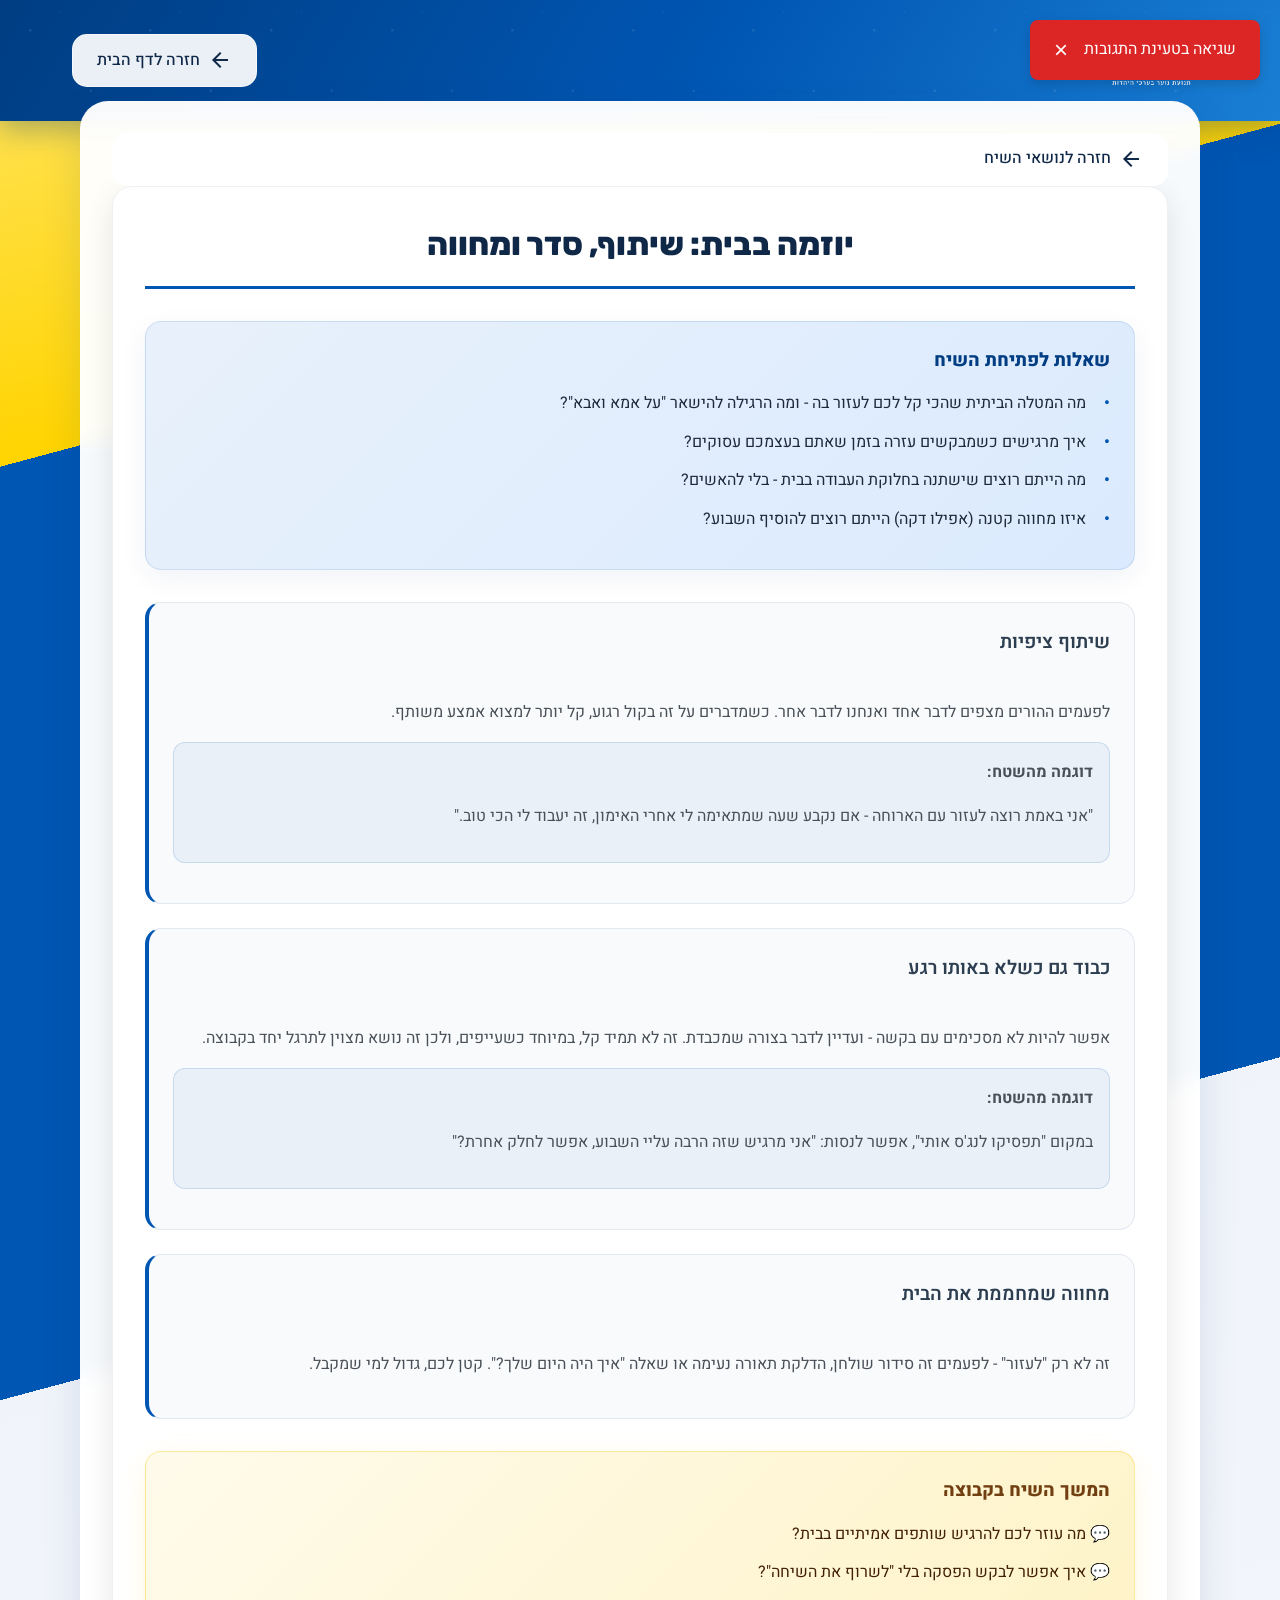
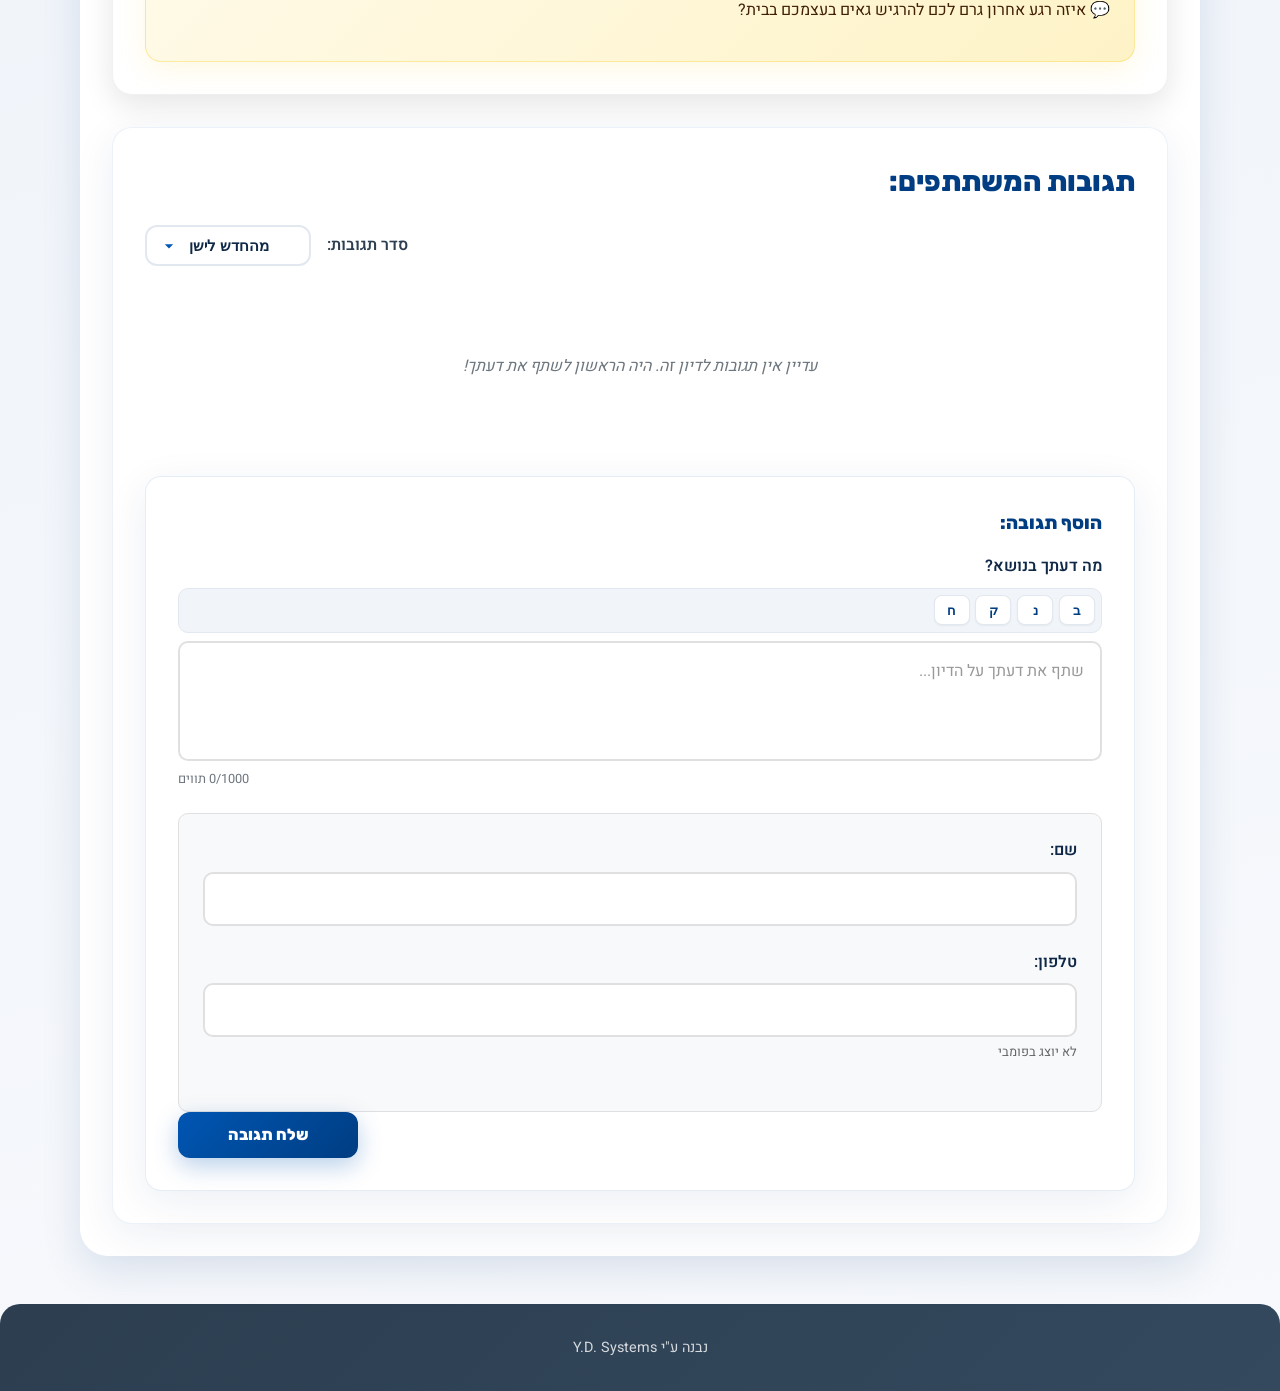
==== commit 42e59c41: "fix" ====
--- a/discussion-biush.html
+++ b/discussion-biush.html
@@ -3,7 +3,7 @@
 <head>
     <meta charset="UTF-8">
     <meta name="viewport" content="width=device-width, initial-scale=1.0">
-    <title>יוזמה בבית — אור ישראלי</title>
+    <title>יוזמה בבית - אור ישראלי</title>
     <link href="https://fonts.googleapis.com/icon?family=Material+Icons" rel="stylesheet">
     <link rel="preconnect" href="https://fonts.googleapis.com">
     <link rel="preconnect" href="https://fonts.gstatic.com" crossorigin>
@@ -56,9 +56,9 @@
             <div class="discussion-question">
                 <h3>שאלות לפתיחת השיח</h3>
                 <ul>
-                    <li>מה המטלה הביתית שהכי קל לכם לעזור בה — ומה הרגילה להישאר "על אמא ואבא"?</li>
+                    <li>מה המטלה הביתית שהכי קל לכם לעזור בה - ומה הרגילה להישאר "על אמא ואבא"?</li>
                     <li>איך מרגישים כשמבקשים עזרה בזמן שאתם בעצמכם עסוקים?</li>
-                    <li>מה הייתם רוצים שישתנה בחלוקת העבודה בבית — בלי להאשים?</li>
+                    <li>מה הייתם רוצים שישתנה בחלוקת העבודה בבית - בלי להאשים?</li>
                     <li>איזו מחווה קטנה (אפילו דקה) הייתם רוצים להוסיף השבוע?</li>
                 </ul>
             </div>
@@ -68,13 +68,13 @@
                 <span>לפעמים ההורים מצפים לדבר אחד ואנחנו לדבר אחר. כשמדברים על זה בקול רגוע, קל יותר למצוא אמצע משותף.</span>
                 <div class="example-block">
                     <span class="example-label">דוגמה מהשטח:</span>
-                    <span>"אני באמת רוצה לעזור עם הארוחה — אם נקבע שעה שמתאימה לי אחרי האימון, זה יעבוד לי הכי טוב."</span>
+                    <span>"אני באמת רוצה לעזור עם הארוחה - אם נקבע שעה שמתאימה לי אחרי האימון, זה יעבוד לי הכי טוב."</span>
                 </div>
             </div>
 
             <div class="source-block">
                 <strong>כבוד גם כשלא באותו רגע</strong><br>
-                <span>אפשר להיות לא מסכימים עם בקשה — ועדיין לדבר בצורה שמכבדת. זה לא תמיד קל, במיוחד כשעייפים, ולכן זה נושא מצוין לתרגל יחד בקבוצה.</span>
+                <span>אפשר להיות לא מסכימים עם בקשה - ועדיין לדבר בצורה שמכבדת. זה לא תמיד קל, במיוחד כשעייפים, ולכן זה נושא מצוין לתרגל יחד בקבוצה.</span>
                 <div class="example-block">
                     <span class="example-label">דוגמה מהשטח:</span>
                     <span>במקום "תפסיקו לנג'ס אותי", אפשר לנסות: "אני מרגיש שזה הרבה עליי השבוע, אפשר לחלק אחרת?"</span>
@@ -83,7 +83,7 @@
 
             <div class="source-block">
                 <strong>מחווה שמחממת את הבית</strong><br>
-                <span>זה לא רק "לעזור" — לפעמים זה סידור שולחן, הדלקת תאורה נעימה או שאלה "איך היה היום שלך?". קטן לכם, גדול למי שמקבל.</span>
+                <span>זה לא רק "לעזור" - לפעמים זה סידור שולחן, הדלקת תאורה נעימה או שאלה "איך היה היום שלך?". קטן לכם, גדול למי שמקבל.</span>
             </div>
 
             <div class="discussion-intro">
--- a/css/tokens.css
+++ b/css/tokens.css
@@ -1,5 +1,5 @@
 /**
- * משתני עיצוב גלובליים — מחזור חדש מחליף ערכים כאן (או קובץ ערכת צבע נפרד).
+ * משתני עיצוב גלובליים - מחזור חדש מחליף ערכים כאן (או קובץ ערכת צבע נפרד).
  */
 :root {
     --site-blue: #0056b3;
--- a/css/discussion.css
+++ b/css/discussion.css
@@ -642,7 +642,7 @@
     pointer-events: none;
 }
 
-/* Submit — טופס תגובה ראשי */
+/* Submit - טופס תגובה ראשי */
 .comment-form .submit-btn {
     background: linear-gradient(135deg, var(--site-blue, #0056b3) 0%, var(--site-blue-dark, #003d82) 100%);
     color: white;
--- a/css/program-skin.css
+++ b/css/program-skin.css
@@ -1,5 +1,5 @@
 /**
- * ערכת מראה למחזור "כיבוד הורים" — נטען אחרי style.css.
+ * ערכת מראה למחזור "כיבוד הורים" - נטען אחרי style.css.
  * מבוסס על אנרגיה צעירה: צהוב, כחול מלכותי, אלכסונים, מובייל־פריים.
  */
 
@@ -60,7 +60,7 @@
     border-color: rgba(255, 255, 255, 0.55) !important;
 }
 
-/* ——— דף הבית: גיבור חדש ——— */
+/* --- דף הבית: גיבור חדש --- */
 .hero-section.hero-program {
     background: transparent !important;
     box-shadow: none;
